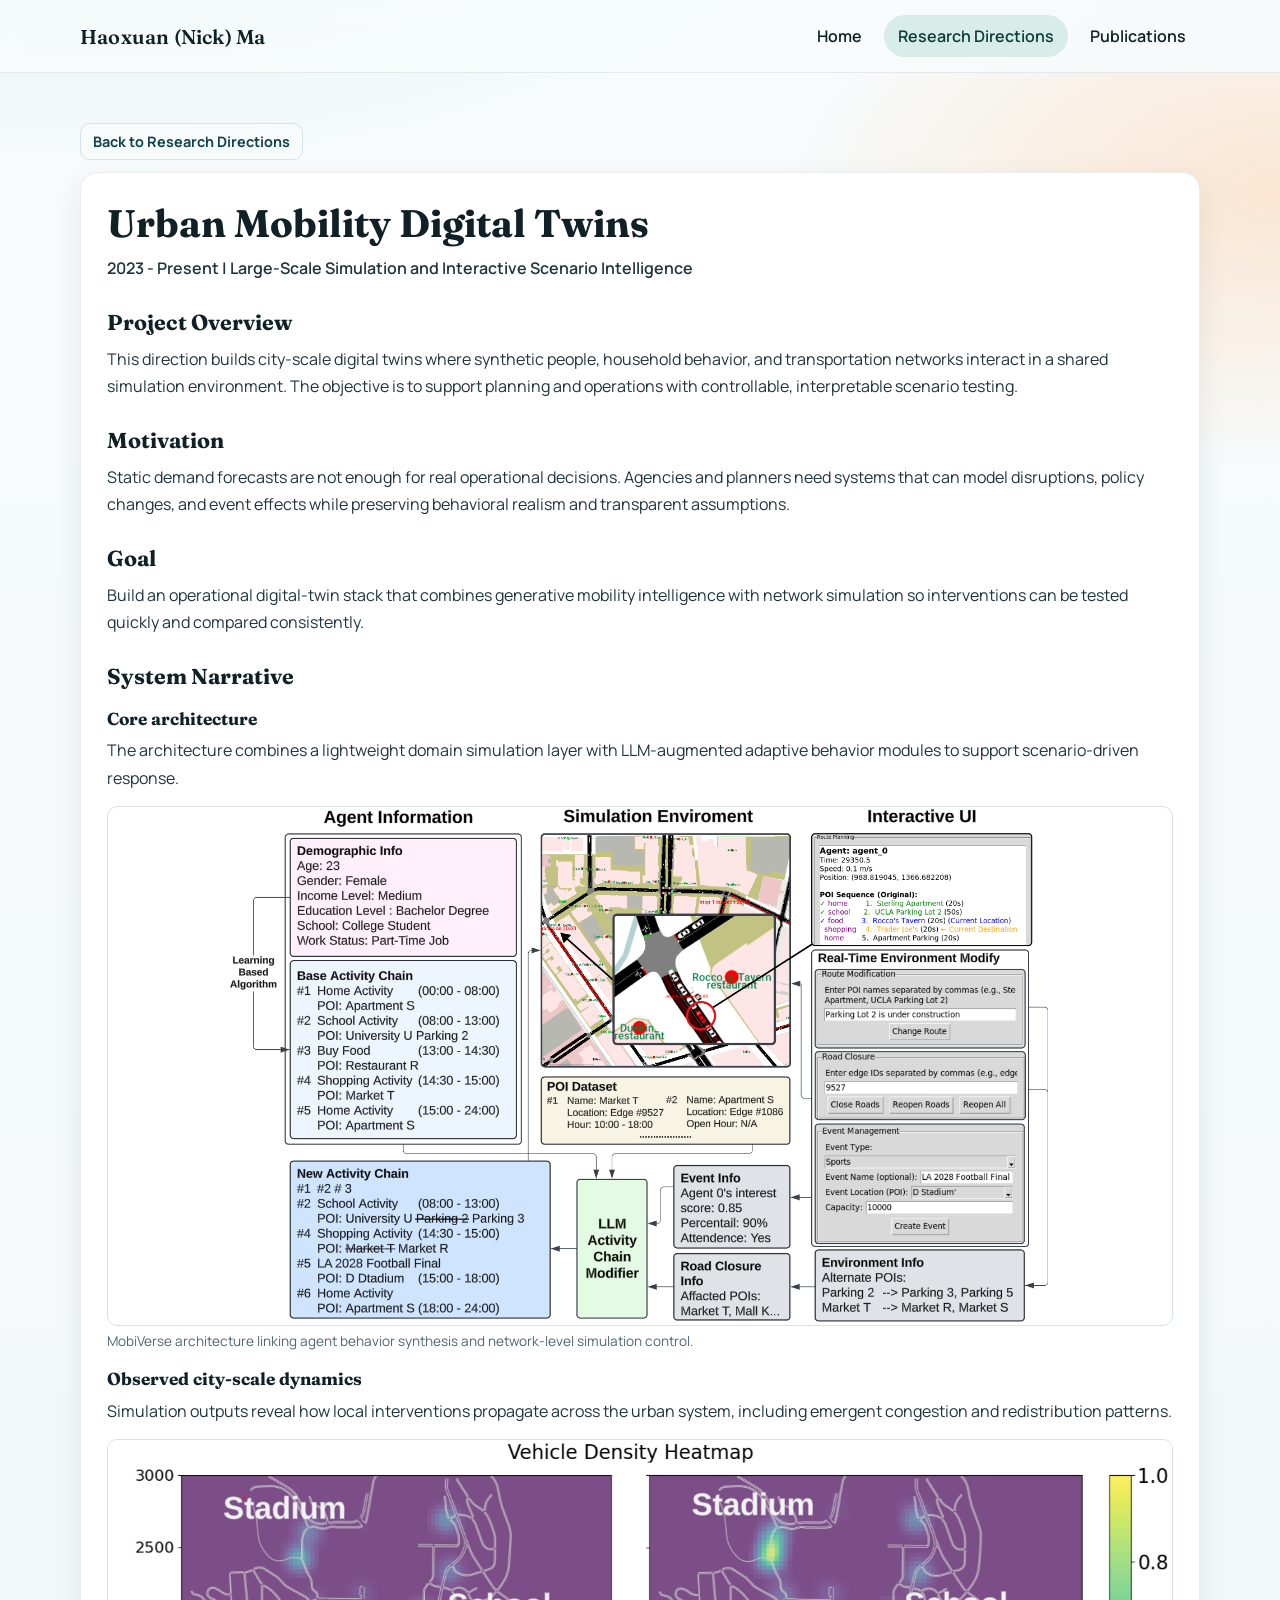
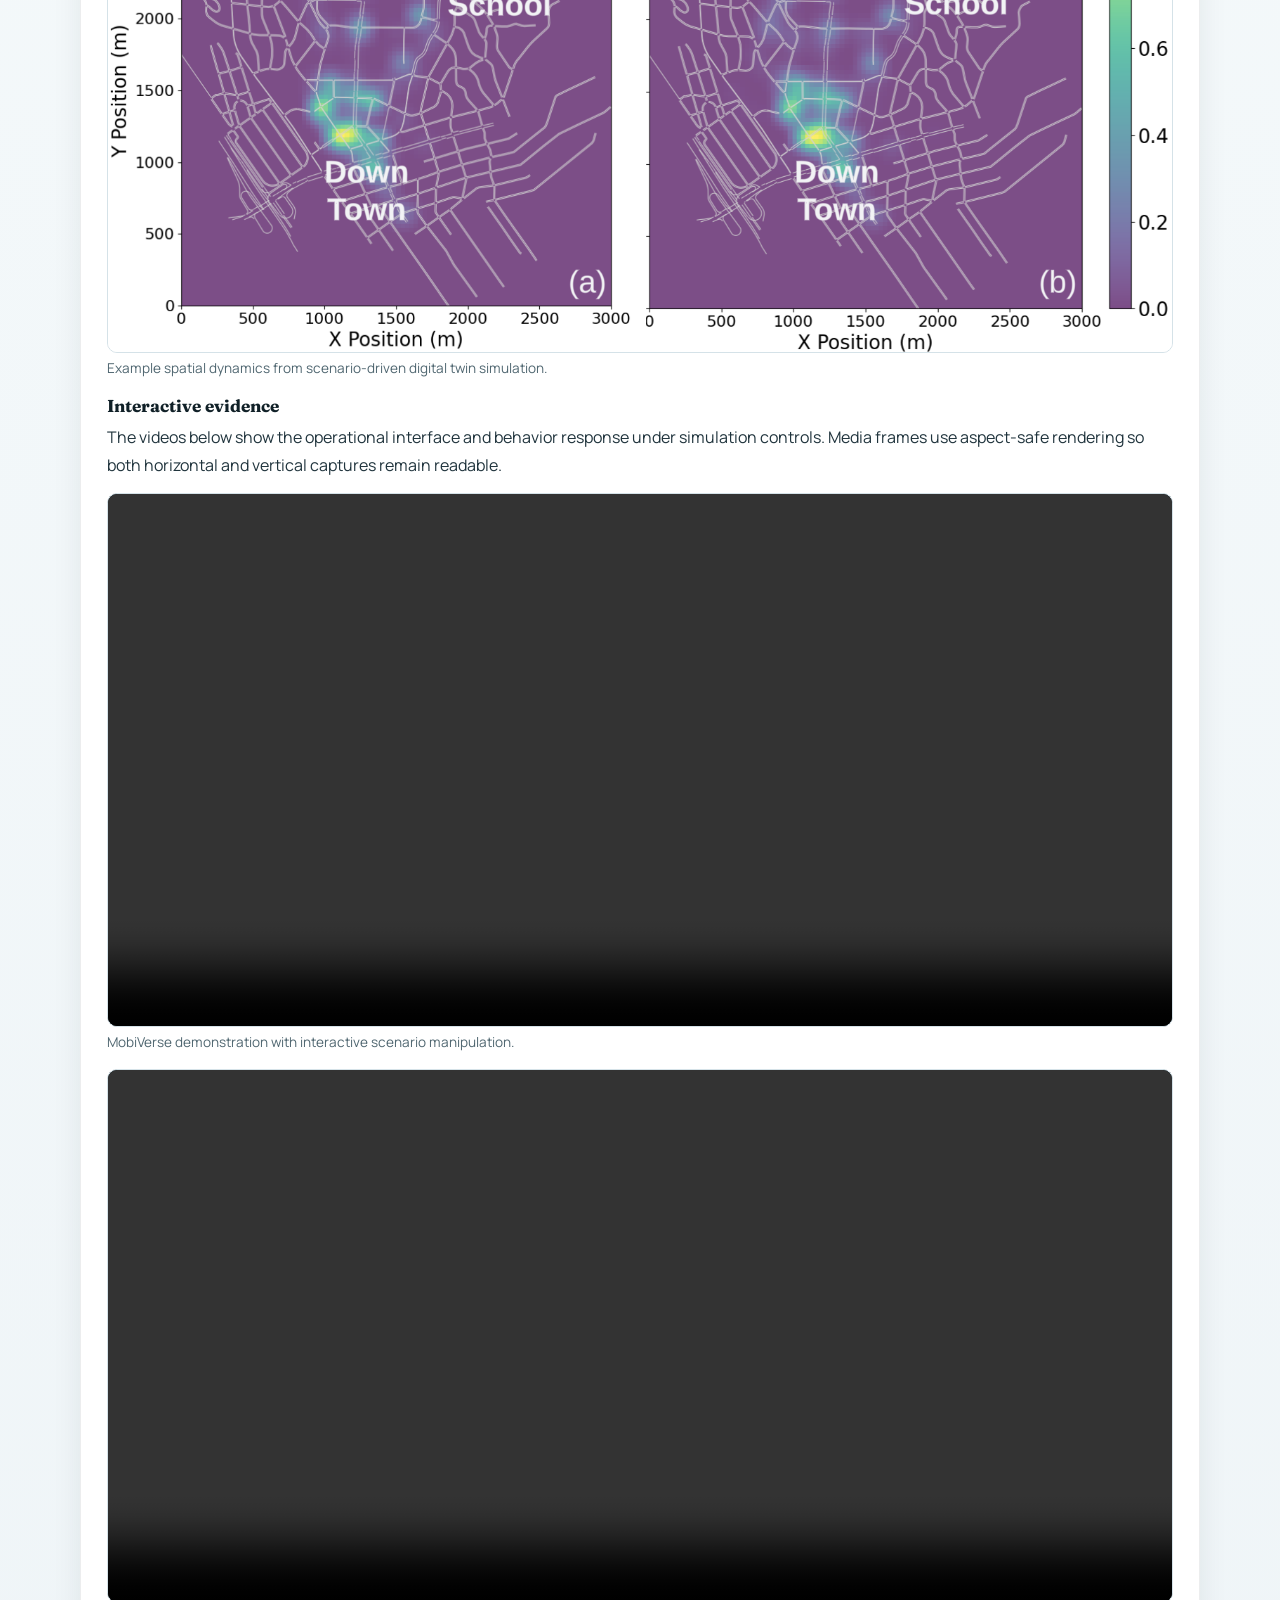
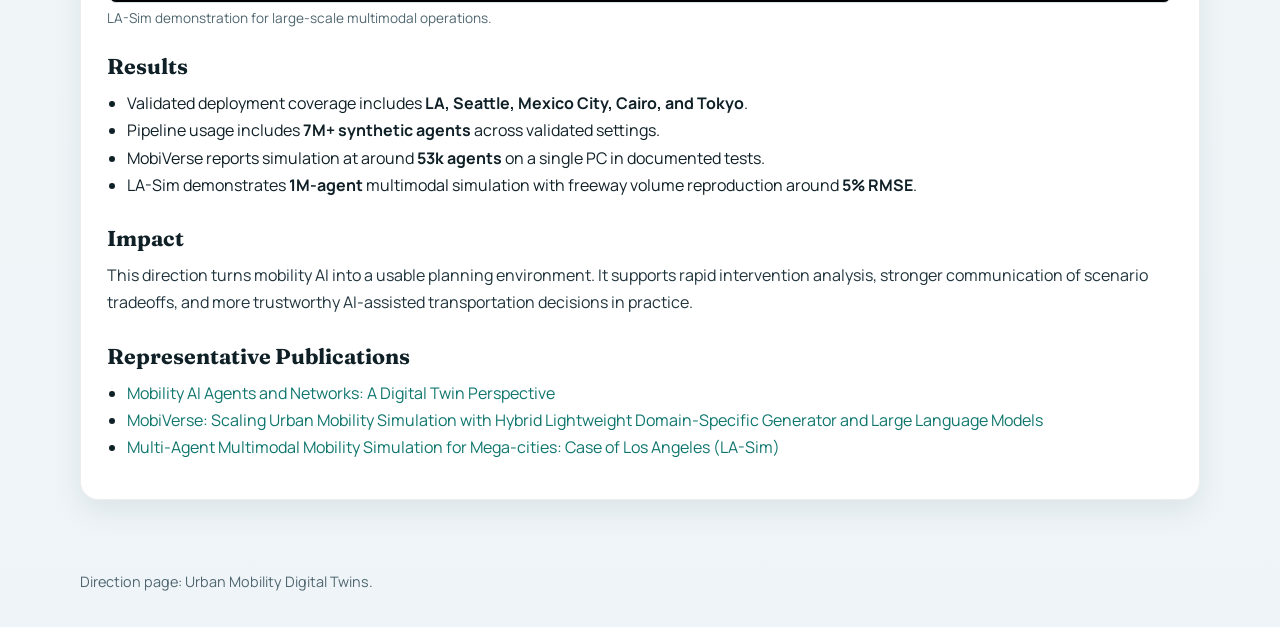
==== direction-digital-twin.html @ 3851b88c "Redesign academic website with direction pages, media, and publication assets" ====
﻿<!DOCTYPE html>
<html lang="en">
<head>
  <meta charset="UTF-8">
  <meta name="viewport" content="width=device-width, initial-scale=1.0">
  <meta name="author" content="Haoxuan Ma">
  <meta name="description" content="Urban Mobility Digital Twins direction write-up with coherent figures and videos.">
  <title>Urban Mobility Digital Twins | Haoxuan Ma</title>
  <link rel="preconnect" href="https://fonts.googleapis.com">
  <link rel="preconnect" href="https://fonts.gstatic.com" crossorigin>
  <link href="https://fonts.googleapis.com/css2?family=Fraunces:opsz,wght@9..144,500;9..144,700&family=Manrope:wght@400;600;700;800&display=swap" rel="stylesheet">
  <link rel="stylesheet" href="assets/css/style.css">
</head>
<body>
  <header class="site-header">
    <div class="nav-wrap">
      <a class="brand" href="index.html">Haoxuan (Nick) Ma</a>
      <button class="nav-toggle" aria-label="Toggle navigation" aria-expanded="false">Menu</button>
      <nav class="nav-links" aria-label="Main Navigation">
        <a href="index.html">Home</a>
        <a class="active" href="research.html">Research Directions</a>
        <a href="publications.html">Publications</a>
      </nav>
    </div>
  </header>

  <main>
    <p class="back-link"><a class="button" href="research.html">Back to Research Directions</a></p>

    <article class="markdown-page">
      <h1>Urban Mobility Digital Twins</h1>
      <p class="subtitle">2023 - Present | Large-Scale Simulation and Interactive Scenario Intelligence</p>

      <h2>Project Overview</h2>
      <p>
        This direction builds city-scale digital twins where synthetic people, household behavior, and transportation networks interact in a shared simulation environment. The objective is to support planning and operations with controllable, interpretable scenario testing.
      </p>

      <h2>Motivation</h2>
      <p>
        Static demand forecasts are not enough for real operational decisions. Agencies and planners need systems that can model disruptions, policy changes, and event effects while preserving behavioral realism and transparent assumptions.
      </p>

      <h2>Goal</h2>
      <p>
        Build an operational digital-twin stack that combines generative mobility intelligence with network simulation so interventions can be tested quickly and compared consistently.
      </p>

      <h2>System Narrative</h2>
      <h3>Core architecture</h3>
      <p>
        The architecture combines a lightweight domain simulation layer with LLM-augmented adaptive behavior modules to support scenario-driven response.
      </p>
      <figure class="doc-figure">
        <img src="assets/figures/mobiverse-flow.png" alt="MobiVerse architecture flow diagram">
        <figcaption>MobiVerse architecture linking agent behavior synthesis and network-level simulation control.</figcaption>
      </figure>

      <h3>Observed city-scale dynamics</h3>
      <p>
        Simulation outputs reveal how local interventions propagate across the urban system, including emergent congestion and redistribution patterns.
      </p>
      <figure class="doc-figure">
        <img src="assets/figures/mobiverse-heatmap.png" alt="MobiVerse simulation heatmap">
        <figcaption>Example spatial dynamics from scenario-driven digital twin simulation.</figcaption>
      </figure>

      <h3>Interactive evidence</h3>
      <p>
        The videos below show the operational interface and behavior response under simulation controls. Media frames use aspect-safe rendering so both horizontal and vertical captures remain readable.
      </p>
      <figure class="doc-figure">
        <video controls preload="metadata">
          <source src="assets/videos/mobiverse.mp4" type="video/mp4">
        </video>
        <figcaption>MobiVerse demonstration with interactive scenario manipulation.</figcaption>
      </figure>

      <figure class="doc-figure">
        <video controls preload="metadata">
          <source src="assets/videos/la-sim.mp4" type="video/mp4">
        </video>
        <figcaption>LA-Sim demonstration for large-scale multimodal operations.</figcaption>
      </figure>

      <h2>Results</h2>
      <ul>
        <li>Validated deployment coverage includes <strong>LA, Seattle, Mexico City, Cairo, and Tokyo</strong>.</li>
        <li>Pipeline usage includes <strong>7M+ synthetic agents</strong> across validated settings.</li>
        <li>MobiVerse reports simulation at around <strong>53k agents</strong> on a single PC in documented tests.</li>
        <li>LA-Sim demonstrates <strong>1M-agent</strong> multimodal simulation with freeway volume reproduction around <strong>5% RMSE</strong>.</li>
      </ul>

      <h2>Impact</h2>
      <p>
        This direction turns mobility AI into a usable planning environment. It supports rapid intervention analysis, stronger communication of scenario tradeoffs, and more trustworthy AI-assisted transportation decisions in practice.
      </p>

      <h2>Representative Publications</h2>
      <ul>
        <li><a href="assets/papers/mobility-ai-agents-networks.pdf" target="_blank" rel="noopener noreferrer">Mobility AI Agents and Networks: A Digital Twin Perspective</a></li>
        <li><a href="assets/papers/mobiverse.pdf" target="_blank" rel="noopener noreferrer">MobiVerse: Scaling Urban Mobility Simulation with Hybrid Lightweight Domain-Specific Generator and Large Language Models</a></li>
        <li><a href="assets/papers/la-sim.pdf" target="_blank" rel="noopener noreferrer">Multi-Agent Multimodal Mobility Simulation for Mega-cities: Case of Los Angeles (LA-Sim)</a></li>
      </ul>
    </article>
  </main>

  <p class="footer">Direction page: Urban Mobility Digital Twins.</p>
  <script src="assets/js/site.js"></script>
</body>
</html>
---- assets/css/style.css ----
﻿:root {
  --bg: #f3f7f9;
  --panel: #ffffff;
  --ink: #102027;
  --muted: #4f6670;
  --accent: #0f766e;
  --line: #d5e2e8;
  --shadow: 0 10px 30px rgba(15, 34, 49, 0.08);
  --radius: 18px;
}

* {
  box-sizing: border-box;
}

html {
  scroll-behavior: smooth;
}

body {
  margin: 0;
  color: var(--ink);
  font-family: "Manrope", "Avenir Next", "Segoe UI", sans-serif;
  background:
    radial-gradient(1200px 600px at 10% -5%, #d8ecea 0%, transparent 60%),
    radial-gradient(900px 500px at 100% 5%, #fbe6d2 0%, transparent 55%),
    linear-gradient(180deg, #f7fbfc 0%, #eef4f7 100%);
}

a {
  color: var(--accent);
  text-decoration: none;
}

a:hover {
  text-decoration: underline;
}

img,
video {
  max-width: 100%;
  display: block;
}

.site-header {
  position: sticky;
  top: 0;
  z-index: 20;
  background: rgba(247, 251, 252, 0.9);
  backdrop-filter: blur(10px);
  border-bottom: 1px solid rgba(16, 32, 39, 0.08);
}

.nav-wrap {
  width: min(1120px, 92vw);
  margin: 0 auto;
  display: flex;
  align-items: center;
  justify-content: space-between;
  gap: 18px;
  min-height: 72px;
}

.brand {
  font-family: "Fraunces", Georgia, serif;
  font-size: 1.25rem;
  font-weight: 600;
  letter-spacing: 0.01em;
  color: var(--ink);
}

.nav-toggle {
  border: 1px solid var(--line);
  background: var(--panel);
  border-radius: 10px;
  color: var(--ink);
  font-size: 1rem;
  padding: 8px 10px;
  display: none;
}

.nav-links {
  display: flex;
  gap: 8px;
}

.nav-links a {
  color: var(--ink);
  font-weight: 600;
  padding: 10px 14px;
  border-radius: 999px;
  transition: background-color 180ms ease, color 180ms ease;
}

.nav-links a:hover,
.nav-links a.active {
  background: #d8ecea;
  color: #083d38;
  text-decoration: none;
}

main {
  width: min(1120px, 92vw);
  margin: 0 auto;
  padding: 34px 0 72px;
}

.hero {
  display: grid;
  grid-template-columns: 280px 1fr;
  gap: 32px;
  align-items: center;
  background: var(--panel);
  border: 1px solid rgba(16, 32, 39, 0.08);
  border-radius: calc(var(--radius) + 6px);
  box-shadow: var(--shadow);
  padding: clamp(20px, 3vw, 34px);
  margin-bottom: 26px;
}

.hero-photo {
  width: 100%;
  border-radius: 16px;
  object-fit: cover;
  aspect-ratio: 4 / 5;
  border: 1px solid var(--line);
}

.hero h1,
.page-title {
  font-family: "Fraunces", Georgia, serif;
  font-size: clamp(2rem, 3.4vw, 3rem);
  line-height: 1.12;
  margin: 0 0 10px;
}

.page-title {
  font-size: clamp(1.7rem, 2.8vw, 2.4rem);
}

.subtitle {
  margin: 0 0 16px;
  font-size: 1rem;
  color: var(--muted);
  font-weight: 600;
}

.bio,
.story {
  margin: 0;
  font-size: 1.02rem;
  line-height: 1.75;
  color: #1f3139;
}

.token-row {
  display: flex;
  flex-wrap: wrap;
  gap: 10px;
  margin-top: 16px;
  visibility: visible;
  opacity: 1;
}

.token {
  display: inline-flex;
  align-items: center;
  gap: 6px;
  border: 1px solid var(--line);
  background: #f6fafb;
  color: #13434c;
  border-radius: 999px;
  font-size: 0.9rem;
  font-weight: 700;
  padding: 8px 12px;
}

.hero .token {
  display: inline-flex !important;
}

.token:hover {
  border-color: #97bdc2;
  text-decoration: none;
}

.grid {
  display: grid;
  gap: 18px;
}

.grid.two {
  grid-template-columns: repeat(2, minmax(0, 1fr));
}

.card {
  background: var(--panel);
  border: 1px solid rgba(16, 32, 39, 0.08);
  border-radius: var(--radius);
  box-shadow: var(--shadow);
  padding: 20px;
}

.card h2,
.card h3 {
  font-family: "Fraunces", Georgia, serif;
  margin: 0 0 10px;
  line-height: 1.2;
}

.card h2 {
  font-size: 1.45rem;
}

.card h3 {
  font-size: 1.18rem;
}

.metrics {
  display: flex;
  flex-wrap: wrap;
  gap: 10px;
  margin: 12px 0 0;
  padding: 0;
  list-style: none;
}

.metrics li {
  background: #eff7f7;
  border: 1px solid #c8e2df;
  color: #0f5752;
  border-radius: 999px;
  padding: 8px 12px;
  font-size: 0.9rem;
  font-weight: 700;
}

.item-list {
  margin: 0;
  padding-left: 18px;
  color: #253840;
  line-height: 1.7;
}

.item-list li + li {
  margin-top: 8px;
}

.section-head {
  display: flex;
  align-items: flex-end;
  justify-content: space-between;
  gap: 16px;
  margin-bottom: 12px;
}

.section-head h2 {
  margin: 0;
}

.venue-tag {
  display: inline-flex;
  align-items: center;
  margin-top: 10px;
  background: #fff7ed;
  border: 1px solid #f4c89f;
  color: #92400e;
  border-radius: 10px;
  padding: 6px 10px;
  font-size: 0.85rem;
  font-weight: 700;
}

.pub-card {
  display: grid;
  gap: 10px;
}

.pub-title {
  margin: 0;
  font-size: 1.08rem;
  font-family: "Fraunces", Georgia, serif;
}

.pub-authors {
  margin: 0;
  color: #243a43;
  line-height: 1.65;
}

.pub-links {
  display: flex;
  flex-wrap: wrap;
  gap: 8px;
}

.button {
  display: inline-flex;
  align-items: center;
  justify-content: center;
  border: 1px solid var(--line);
  border-radius: 10px;
  background: #f7fbfc;
  color: #11424b;
  padding: 8px 12px;
  font-size: 0.9rem;
  font-weight: 700;
}

.button:hover {
  background: #edf6f7;
  text-decoration: none;
}

.figure-grid,
.media-grid {
  display: grid;
  grid-template-columns: repeat(2, minmax(0, 1fr));
  gap: 10px;
  margin-top: 14px;
}

.figure-grid img,
.media-grid img,
.media-grid video {
  border-radius: 12px;
  border: 1px solid var(--line);
  background: #0f1f28;
}

.figure-grid img,
.media-grid img {
  aspect-ratio: 16 / 10;
  object-fit: cover;
}

.media-grid video {
  width: 100%;
  height: auto;
  max-height: 540px;
  object-fit: contain;
}

.figure-grid figure,
.media-grid figure {
  margin: 0;
}

.figure-grid figcaption,
.media-grid figcaption {
  margin-top: 6px;
  font-size: 0.83rem;
  color: var(--muted);
}

.project-grid {
  display: grid;
  grid-template-columns: repeat(3, minmax(0, 1fr));
  gap: 14px;
}

.project-card {
  display: grid;
  gap: 8px;
  padding: 16px;
  border: 1px solid #cfe1e7;
  border-radius: 14px;
  background: #f7fbfc;
  color: #142a32;
  transition: transform 180ms ease, box-shadow 180ms ease, border-color 180ms ease;
}

.project-card:hover {
  text-decoration: none;
  transform: translateY(-2px);
  border-color: #9fc4cc;
  box-shadow: 0 10px 20px rgba(20, 42, 50, 0.12);
}

.project-card h3 {
  margin: 0;
  font-size: 1.05rem;
  font-family: "Fraunces", Georgia, serif;
}

.direction-overview {
  display: grid;
  gap: 14px;
}

.direction-card-link {
  display: block;
  color: inherit;
}

.direction-card-link:hover {
  text-decoration: none;
}

.direction-card {
  border: 1px solid #cfe1e7;
  border-radius: 14px;
  background: #f7fbfc;
  padding: 18px;
  transition: transform 180ms ease, box-shadow 180ms ease, border-color 180ms ease;
}

.direction-card-link:hover .direction-card {
  transform: translateY(-2px);
  border-color: #9fc4cc;
  box-shadow: 0 10px 20px rgba(20, 42, 50, 0.12);
}

.direction-card h2 {
  margin: 0 0 8px;
}

.direction-snapshot {
  width: auto;
  max-width: 100%;
  height: auto;
  border-radius: 10px;
  border: 1px solid var(--line);
  object-fit: initial;
  background: transparent;
  margin-bottom: 12px;
}

.snapshot-foundation {
  max-width: 740px;
}

.snapshot-digital {
  max-width: 680px;
}

.snapshot-policy {
  max-width: 520px;
}

.writeup-section + .writeup-section {
  margin-top: 16px;
}

.writeup-section h2 {
  margin: 0 0 8px;
}

.writeup-grid {
  display: grid;
  grid-template-columns: repeat(2, minmax(0, 1fr));
  gap: 12px;
}

.impact-box {
  border: 1px solid #cfe1e7;
  border-radius: 12px;
  background: #f7fbfc;
  padding: 14px;
}

.markdown-page {
  background: var(--panel);
  border: 1px solid rgba(16, 32, 39, 0.08);
  border-radius: var(--radius);
  box-shadow: var(--shadow);
  padding: 26px;
}

.markdown-page h1,
.markdown-page h2,
.markdown-page h3 {
  font-family: "Fraunces", Georgia, serif;
  line-height: 1.25;
}

.markdown-page h1 {
  margin: 0 0 8px;
  font-size: clamp(1.9rem, 3vw, 2.5rem);
}

.markdown-page h2 {
  margin: 26px 0 10px;
  font-size: 1.35rem;
}

.markdown-page h3 {
  margin: 18px 0 8px;
  font-size: 1.08rem;
}

.markdown-page p {
  margin: 0 0 12px;
  line-height: 1.72;
  color: #20343d;
}

.markdown-page ul {
  margin: 0 0 12px;
  padding-left: 20px;
  line-height: 1.7;
}

.doc-figure {
  margin: 14px 0 18px;
}

.doc-figure img,
.doc-figure video {
  width: 100%;
  border-radius: 10px;
  border: 1px solid var(--line);
}

.doc-figure img {
  max-height: 520px;
  object-fit: contain;
  background: #ffffff;
}

.doc-figure video {
  height: auto;
  max-height: 540px;
  object-fit: contain;
  background: #0f1f28;
}

.figure-transparent {
  background: #ffffff !important;
  border: 1px solid #d6e1e7 !important;
}

.doc-figure figcaption {
  margin-top: 6px;
  color: var(--muted);
  font-size: 0.85rem;
}

.project-meta {
  display: inline-block;
  width: fit-content;
  font-size: 0.74rem;
  font-weight: 800;
  text-transform: uppercase;
  letter-spacing: 0.03em;
  padding: 4px 8px;
  border-radius: 999px;
  color: #0f4f49;
  background: #d8ecea;
}

.project-desc {
  margin: 0;
  font-size: 0.93rem;
  line-height: 1.55;
  color: #29414a;
}

.detail-section + .detail-section {
  margin-top: 18px;
}

.back-link {
  margin-bottom: 12px;
}

.footer {
  width: min(1120px, 92vw);
  margin: 0 auto 36px;
  color: var(--muted);
  font-size: 0.9rem;
}

@media (max-width: 1080px) {
  .project-grid {
    grid-template-columns: repeat(2, minmax(0, 1fr));
  }
}

@media (max-width: 980px) {
  .hero {
    grid-template-columns: 1fr;
  }

  .hero-photo {
    max-width: 300px;
  }

  .grid.two {
    grid-template-columns: 1fr;
  }
}

@media (max-width: 760px) {
  .nav-toggle {
    display: inline-flex;
  }

  .nav-links {
    position: absolute;
    top: 72px;
    left: 4vw;
    right: 4vw;
    display: none;
    flex-direction: column;
    background: var(--panel);
    border: 1px solid var(--line);
    border-radius: 14px;
    padding: 8px;
    box-shadow: var(--shadow);
  }

  .nav-links.open {
    display: flex;
  }

  .figure-grid,
  .media-grid,
  .project-grid,
  .writeup-grid {
    grid-template-columns: 1fr;
  }
}
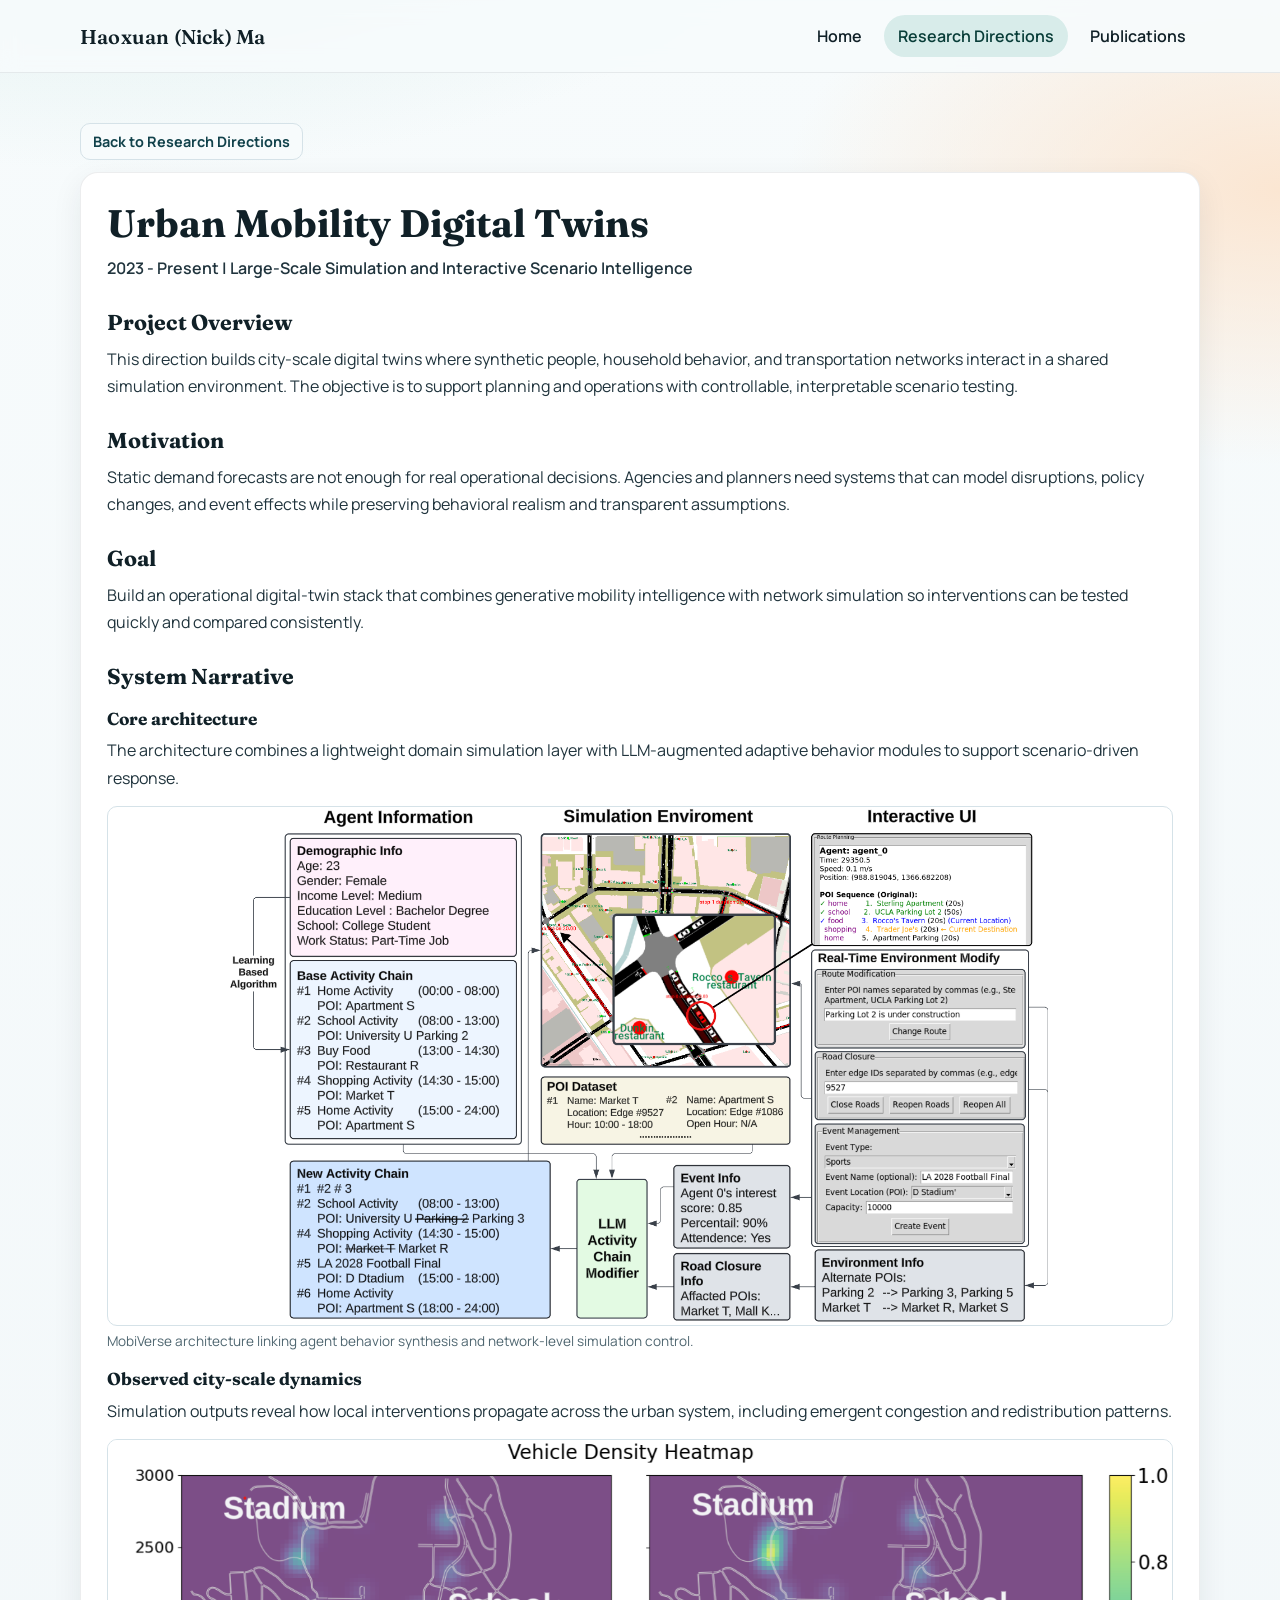
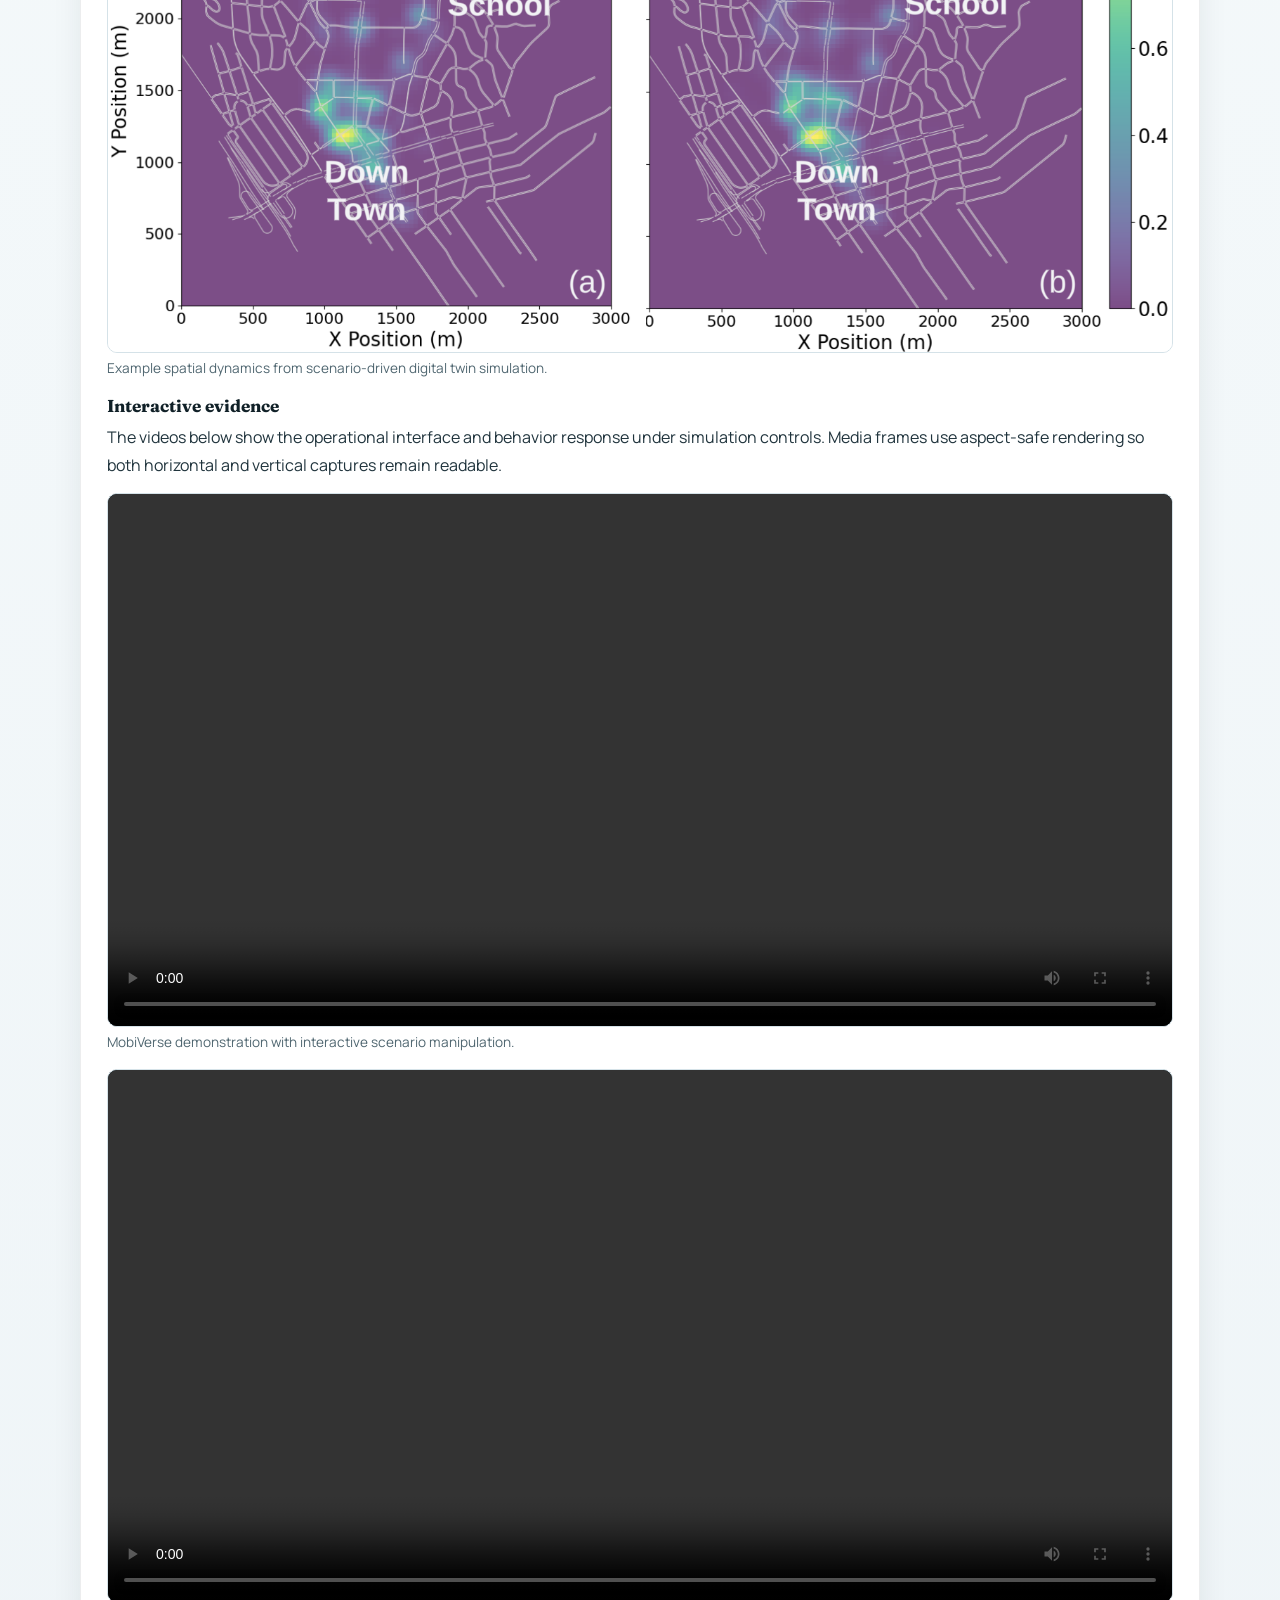
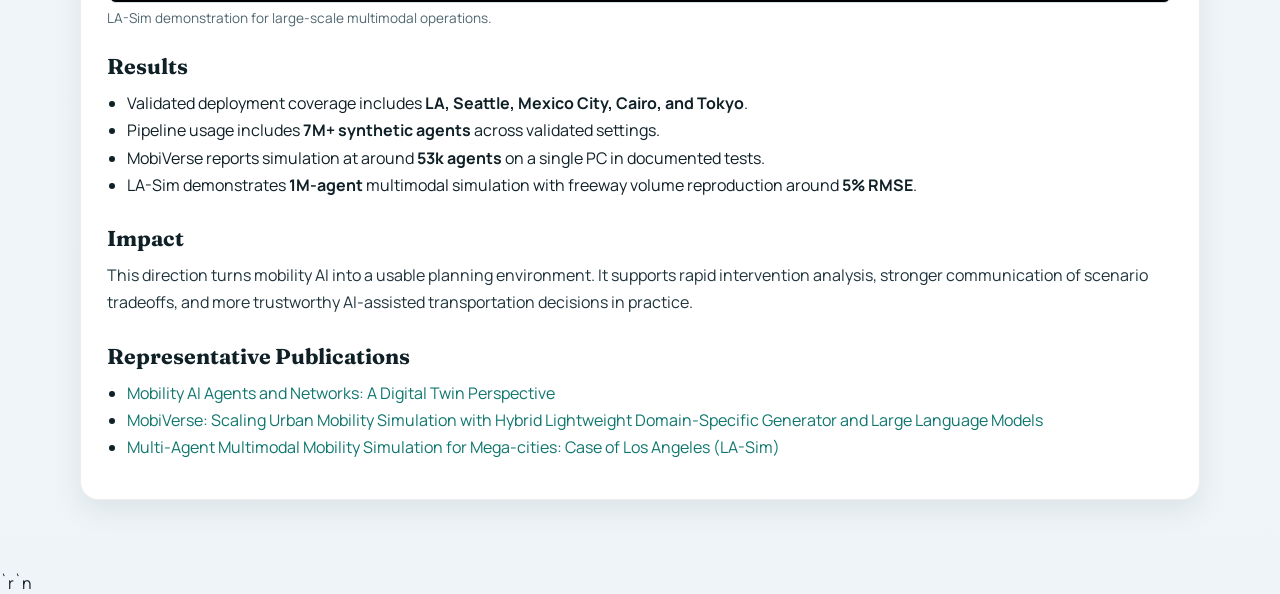
==== commit 6483293d: "Remove footer tagline from all pages" ====
--- a/direction-digital-twin.html
+++ b/direction-digital-twin.html
@@ -103,9 +103,7 @@
         <li><a href="assets/papers/la-sim.pdf" target="_blank" rel="noopener noreferrer">Multi-Agent Multimodal Mobility Simulation for Mega-cities: Case of Los Angeles (LA-Sim)</a></li>
       </ul>
     </article>
-  </main>
-
-  <p class="footer">Direction page: Urban Mobility Digital Twins.</p>
-  <script src="assets/js/site.js"></script>
+  </main>`r`n  <script src="assets/js/site.js"></script>
 </body>
 </html>
+
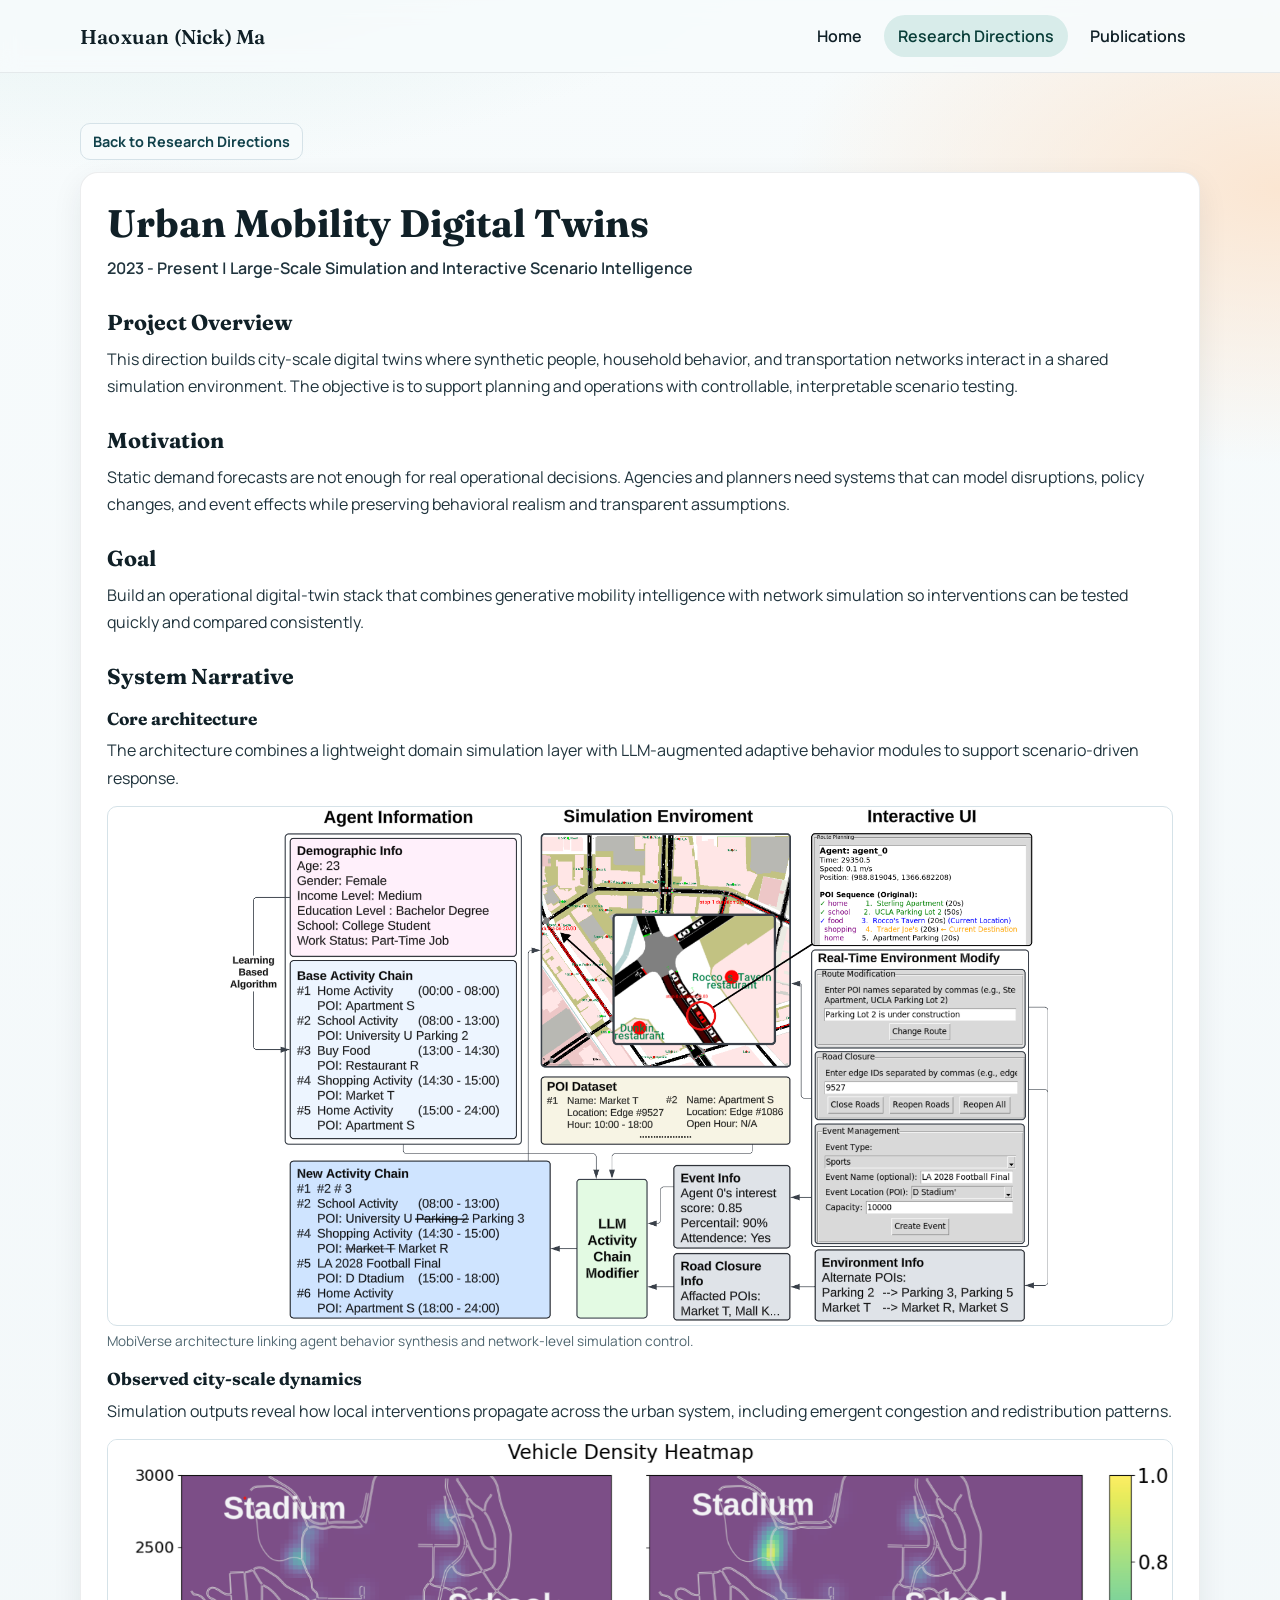
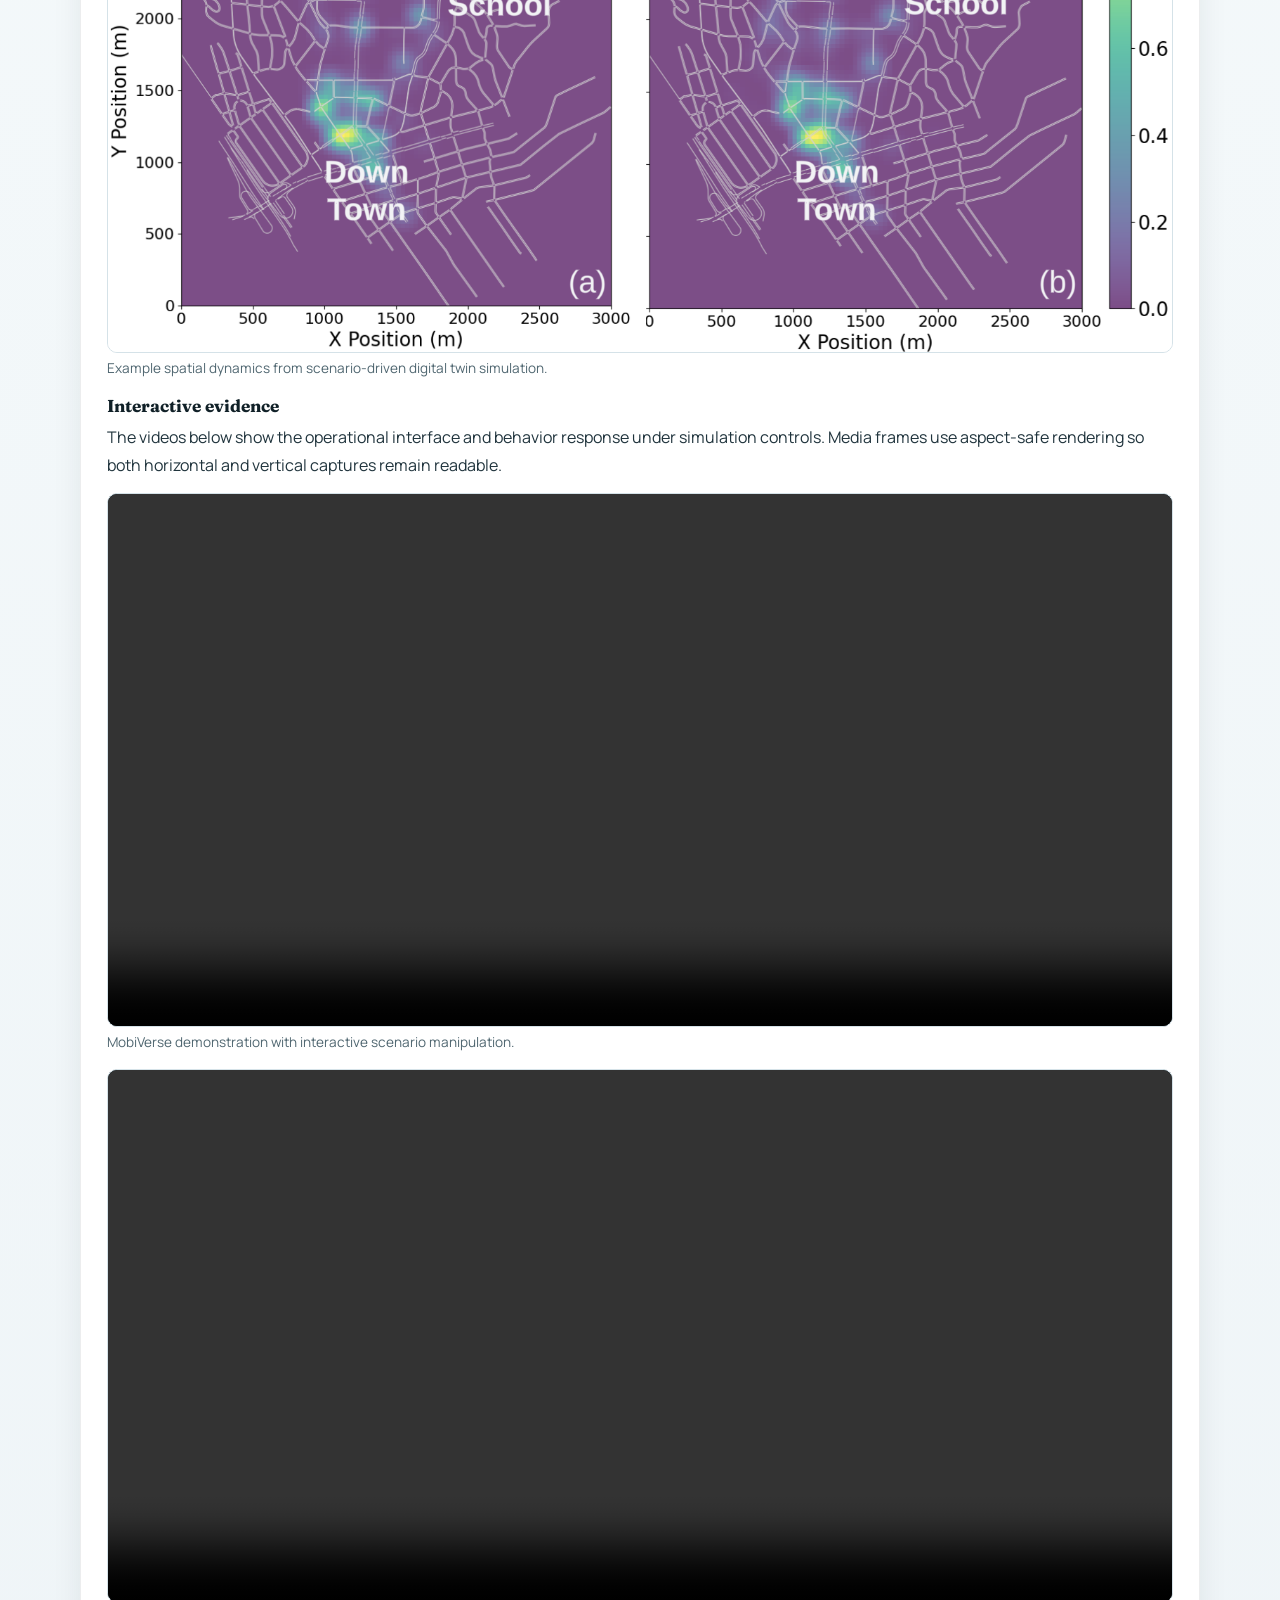
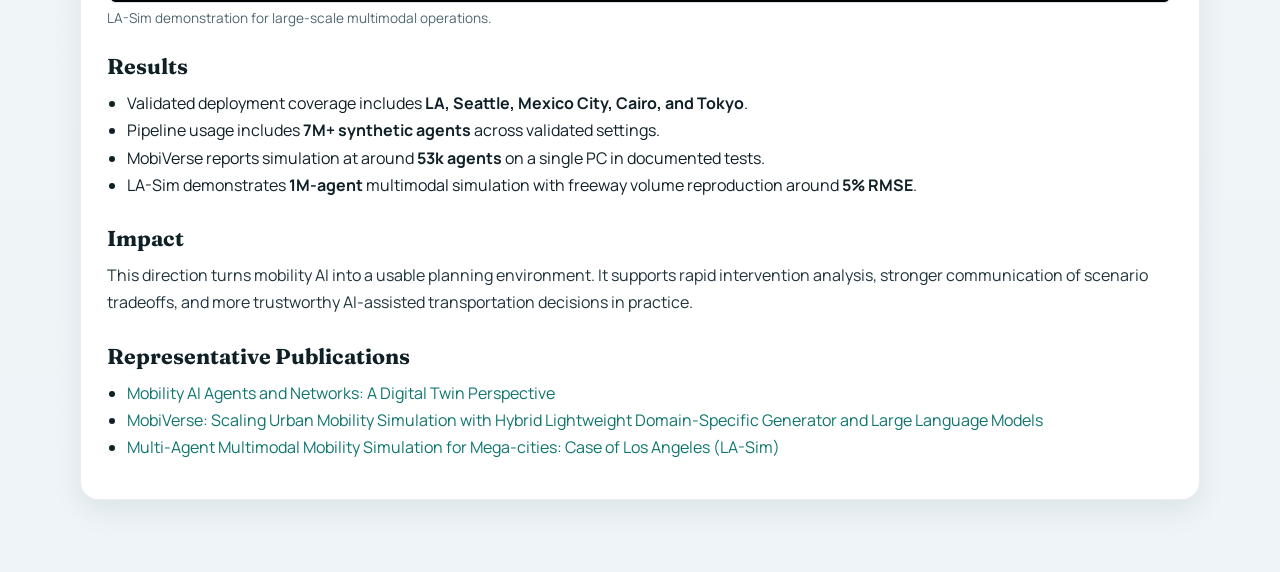
==== commit c46584a2: "Fix subpage footer cleanup and HTML line break artifacts" ====
--- a/direction-digital-twin.html
+++ b/direction-digital-twin.html
@@ -103,7 +103,9 @@
         <li><a href="assets/papers/la-sim.pdf" target="_blank" rel="noopener noreferrer">Multi-Agent Multimodal Mobility Simulation for Mega-cities: Case of Los Angeles (LA-Sim)</a></li>
       </ul>
     </article>
-  </main>`r`n  <script src="assets/js/site.js"></script>
+  </main>
+  <script src="assets/js/site.js"></script>
 </body>
 </html>
 
+
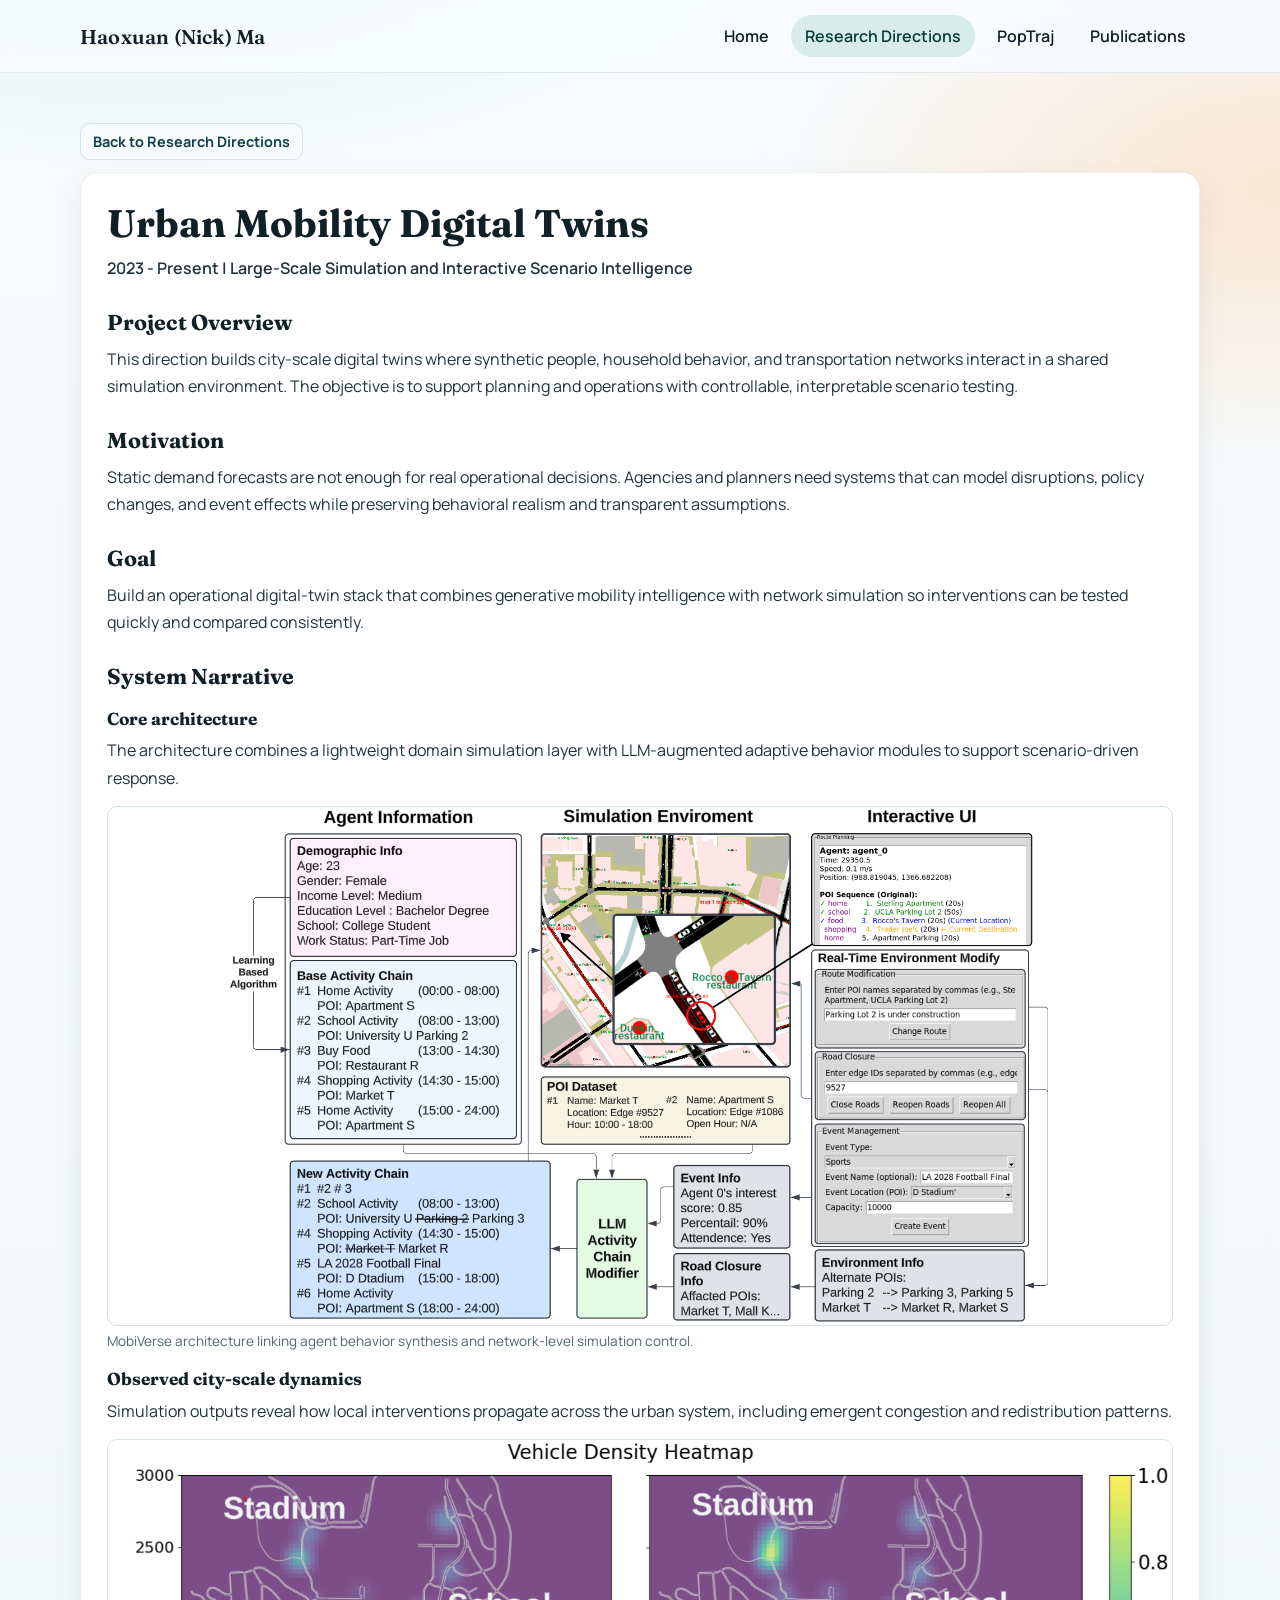
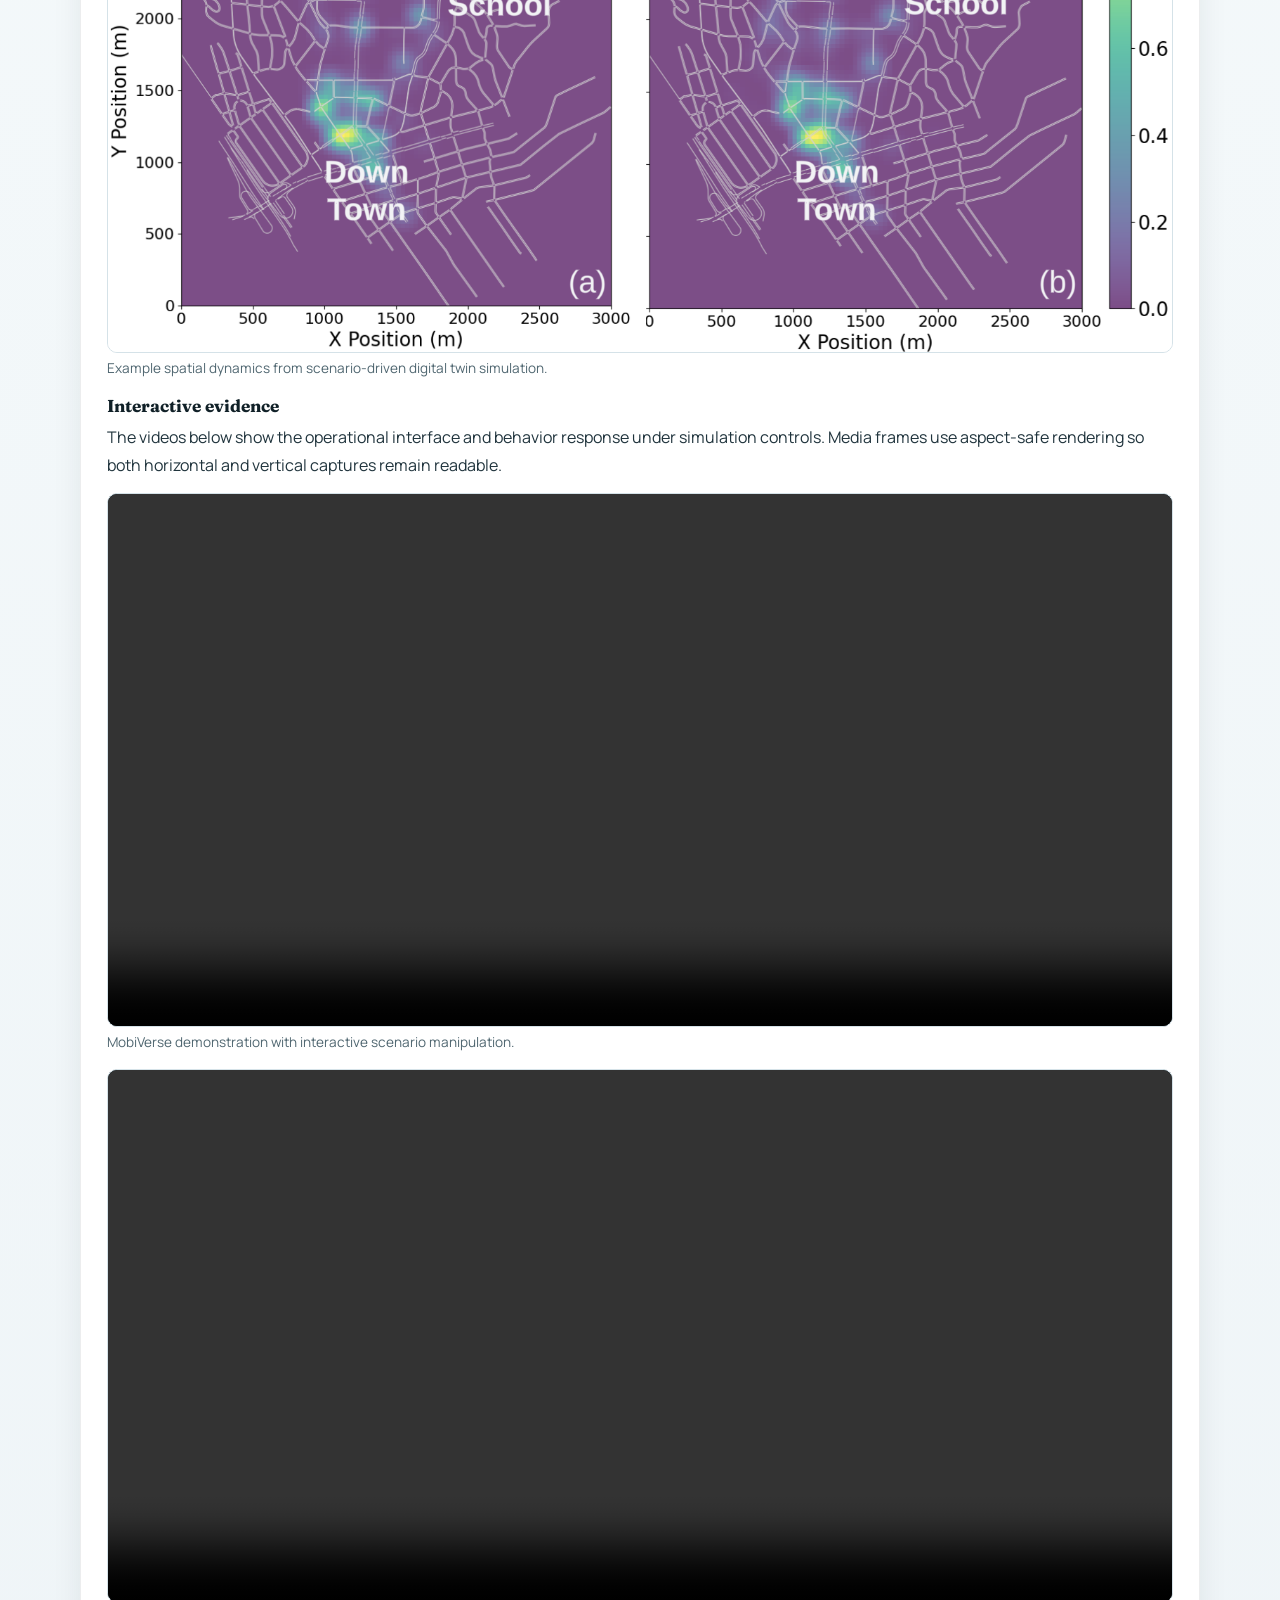
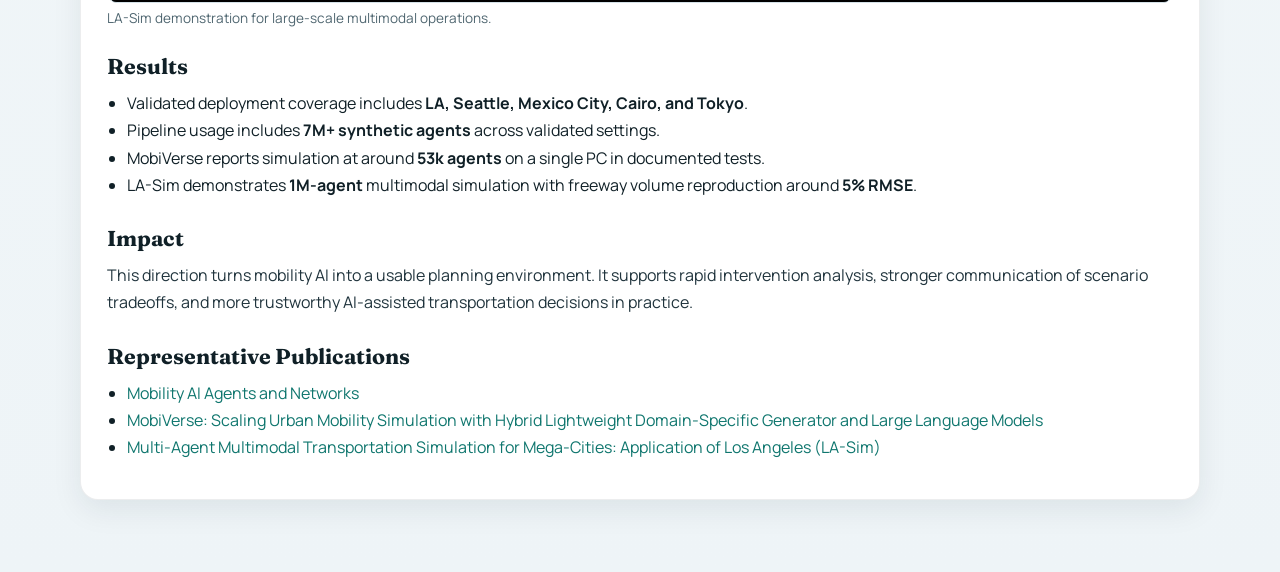
==== commit 62c63bb8: "Add PopTraj project page, update publications, CV and TRC video - New PopTraj project tab with frame" ====
--- a/direction-digital-twin.html
+++ b/direction-digital-twin.html
@@ -19,6 +19,7 @@
       <nav class="nav-links" aria-label="Main Navigation">
         <a href="index.html">Home</a>
         <a class="active" href="research.html">Research Directions</a>
+        <a href="poptraj.html">PopTraj</a>
         <a href="publications.html">Publications</a>
       </nav>
     </div>
@@ -98,9 +99,9 @@
 
       <h2>Representative Publications</h2>
       <ul>
-        <li><a href="assets/papers/mobility-ai-agents-networks.pdf" target="_blank" rel="noopener noreferrer">Mobility AI Agents and Networks: A Digital Twin Perspective</a></li>
+        <li><a href="assets/papers/mobility-ai-agents-networks.pdf" target="_blank" rel="noopener noreferrer">Mobility AI Agents and Networks</a></li>
         <li><a href="assets/papers/mobiverse.pdf" target="_blank" rel="noopener noreferrer">MobiVerse: Scaling Urban Mobility Simulation with Hybrid Lightweight Domain-Specific Generator and Large Language Models</a></li>
-        <li><a href="assets/papers/la-sim.pdf" target="_blank" rel="noopener noreferrer">Multi-Agent Multimodal Mobility Simulation for Mega-cities: Case of Los Angeles (LA-Sim)</a></li>
+        <li><a href="assets/papers/la-sim.pdf" target="_blank" rel="noopener noreferrer">Multi-Agent Multimodal Transportation Simulation for Mega-Cities: Application of Los Angeles (LA-Sim)</a></li>
       </ul>
     </article>
   </main>
--- a/assets/css/style.css
+++ b/assets/css/style.css
@@ -564,6 +564,275 @@
   margin-bottom: 12px;
 }
 
+/* Publications page */
+.pub-section-title {
+  font-family: "Fraunces", Georgia, serif;
+  font-size: 1.35rem;
+  margin: 30px 0 12px;
+  padding-left: 4px;
+  color: var(--ink);
+}
+
+.venue-tag.venue-review {
+  background: #eef4ff;
+  border-color: #b9cdf3;
+  color: #1e3a8a;
+}
+
+.tag-row {
+  display: flex;
+  flex-wrap: wrap;
+  gap: 8px;
+  align-items: center;
+}
+
+.tag-row .venue-tag {
+  margin-top: 0;
+}
+
+.award-tag {
+  display: inline-flex;
+  align-items: center;
+  background: #fef3c7;
+  border: 1px solid #f2c94c;
+  color: #78350f;
+  border-radius: 10px;
+  padding: 6px 10px;
+  font-size: 0.85rem;
+  font-weight: 800;
+}
+
+.pub-featured {
+  border-left: 4px solid var(--accent);
+}
+
+.button-primary {
+  background: var(--accent);
+  border-color: var(--accent);
+  color: #ffffff;
+}
+
+.button-primary:hover {
+  background: #0b5f58;
+  color: #ffffff;
+}
+
+/* PopTraj project page */
+.project-hero {
+  background: var(--panel);
+  border: 1px solid rgba(16, 32, 39, 0.08);
+  border-radius: calc(var(--radius) + 6px);
+  box-shadow: var(--shadow);
+  padding: clamp(22px, 3.4vw, 40px);
+}
+
+.project-hero .project-meta {
+  margin-bottom: 14px;
+}
+
+.project-name {
+  font-family: "Fraunces", Georgia, serif;
+  font-size: clamp(2.4rem, 5vw, 3.6rem);
+  line-height: 1.05;
+  margin: 0 0 10px;
+  color: var(--accent);
+}
+
+.project-fulltitle {
+  font-family: "Fraunces", Georgia, serif;
+  font-size: clamp(1.15rem, 2vw, 1.45rem);
+  line-height: 1.35;
+  margin: 0 0 16px;
+  color: var(--ink);
+  max-width: 900px;
+}
+
+.project-authors {
+  margin: 0 0 4px;
+  line-height: 1.7;
+  color: #243a43;
+}
+
+.project-affil {
+  margin: 0 0 18px;
+  font-size: 0.9rem;
+  color: var(--muted);
+}
+
+.project-hero .pub-links .button {
+  padding: 10px 16px;
+}
+
+.tldr {
+  margin: 0;
+  font-size: 1.05rem;
+  line-height: 1.75;
+  color: #1f3139;
+}
+
+.stat-grid {
+  display: grid;
+  grid-template-columns: repeat(4, minmax(0, 1fr));
+  gap: 12px;
+  margin-top: 18px;
+}
+
+.stat-tile {
+  border: 1px solid #cfe1e7;
+  border-radius: 14px;
+  background: #f7fbfc;
+  padding: 16px;
+}
+
+.stat-value {
+  display: block;
+  font-family: "Fraunces", Georgia, serif;
+  font-size: clamp(1.6rem, 2.6vw, 2.1rem);
+  line-height: 1.1;
+  color: var(--ink);
+  margin-bottom: 6px;
+}
+
+.stat-label {
+  display: block;
+  font-size: 0.88rem;
+  line-height: 1.5;
+  color: var(--muted);
+}
+
+.level-grid {
+  display: grid;
+  grid-template-columns: repeat(3, minmax(0, 1fr));
+  gap: 14px;
+  margin-top: 6px;
+}
+
+.level-card {
+  border: 1px solid #cfe1e7;
+  border-radius: 14px;
+  background: #f7fbfc;
+  padding: 16px;
+}
+
+.level-card .level-tag {
+  display: inline-block;
+  font-size: 0.74rem;
+  font-weight: 800;
+  text-transform: uppercase;
+  letter-spacing: 0.04em;
+  color: var(--accent);
+  margin-bottom: 6px;
+}
+
+.level-card h3 {
+  margin: 0 0 8px;
+  font-family: "Fraunces", Georgia, serif;
+  font-size: 1.08rem;
+}
+
+.level-card p {
+  margin: 0;
+  font-size: 0.94rem;
+  line-height: 1.6;
+  color: #29414a;
+}
+
+.split {
+  display: grid;
+  grid-template-columns: minmax(0, 1fr) minmax(0, 1fr);
+  gap: 24px;
+  align-items: center;
+}
+
+.bar-chart {
+  display: grid;
+  gap: 6px;
+  margin: 8px 0 4px;
+}
+
+.bar-row {
+  display: grid;
+  grid-template-columns: 150px minmax(0, 1fr) 56px;
+  gap: 10px;
+  align-items: center;
+  padding: 3px 4px;
+  border-radius: 6px;
+}
+
+.bar-row:hover {
+  background: #eef5f6;
+}
+
+.bar-name {
+  font-size: 0.88rem;
+  color: #29414a;
+  text-align: right;
+}
+
+.bar-track {
+  height: 14px;
+}
+
+.bar-fill {
+  display: block;
+  height: 100%;
+  border-radius: 0 4px 4px 0;
+  background: #b7c8ce;
+}
+
+.bar-value {
+  font-size: 0.86rem;
+  font-variant-numeric: tabular-nums;
+  color: var(--muted);
+}
+
+.bar-row.is-ours .bar-name,
+.bar-row.is-ours .bar-value {
+  color: var(--ink);
+  font-weight: 800;
+}
+
+.bar-row.is-ours .bar-fill {
+  background: var(--accent);
+}
+
+.chart-note {
+  margin: 6px 0 0;
+  font-size: 0.85rem;
+  color: var(--muted);
+}
+
+.bibtex {
+  position: relative;
+  margin: 0;
+  background: #0f1f28;
+  color: #dbe9ee;
+  border-radius: 12px;
+  padding: 18px;
+  font-size: 0.85rem;
+  line-height: 1.6;
+  overflow-x: auto;
+}
+
+.copy-button {
+  position: absolute;
+  top: 10px;
+  right: 10px;
+  border: 1px solid #36505b;
+  background: #18303b;
+  color: #dbe9ee;
+  border-radius: 8px;
+  padding: 5px 10px;
+  font: inherit;
+  font-size: 0.8rem;
+  font-weight: 700;
+  cursor: pointer;
+}
+
+.copy-button:hover {
+  background: #21404d;
+}
+
 .footer {
   width: min(1120px, 92vw);
   margin: 0 auto 36px;
@@ -587,6 +856,15 @@
   }
 
   .grid.two {
+    grid-template-columns: 1fr;
+  }
+
+  .stat-grid {
+    grid-template-columns: repeat(2, minmax(0, 1fr));
+  }
+
+  .level-grid,
+  .split {
     grid-template-columns: 1fr;
   }
 }
@@ -620,4 +898,8 @@
   .writeup-grid {
     grid-template-columns: 1fr;
   }
-}
+
+  .bar-row {
+    grid-template-columns: 110px minmax(0, 1fr) 50px;
+  }
+}
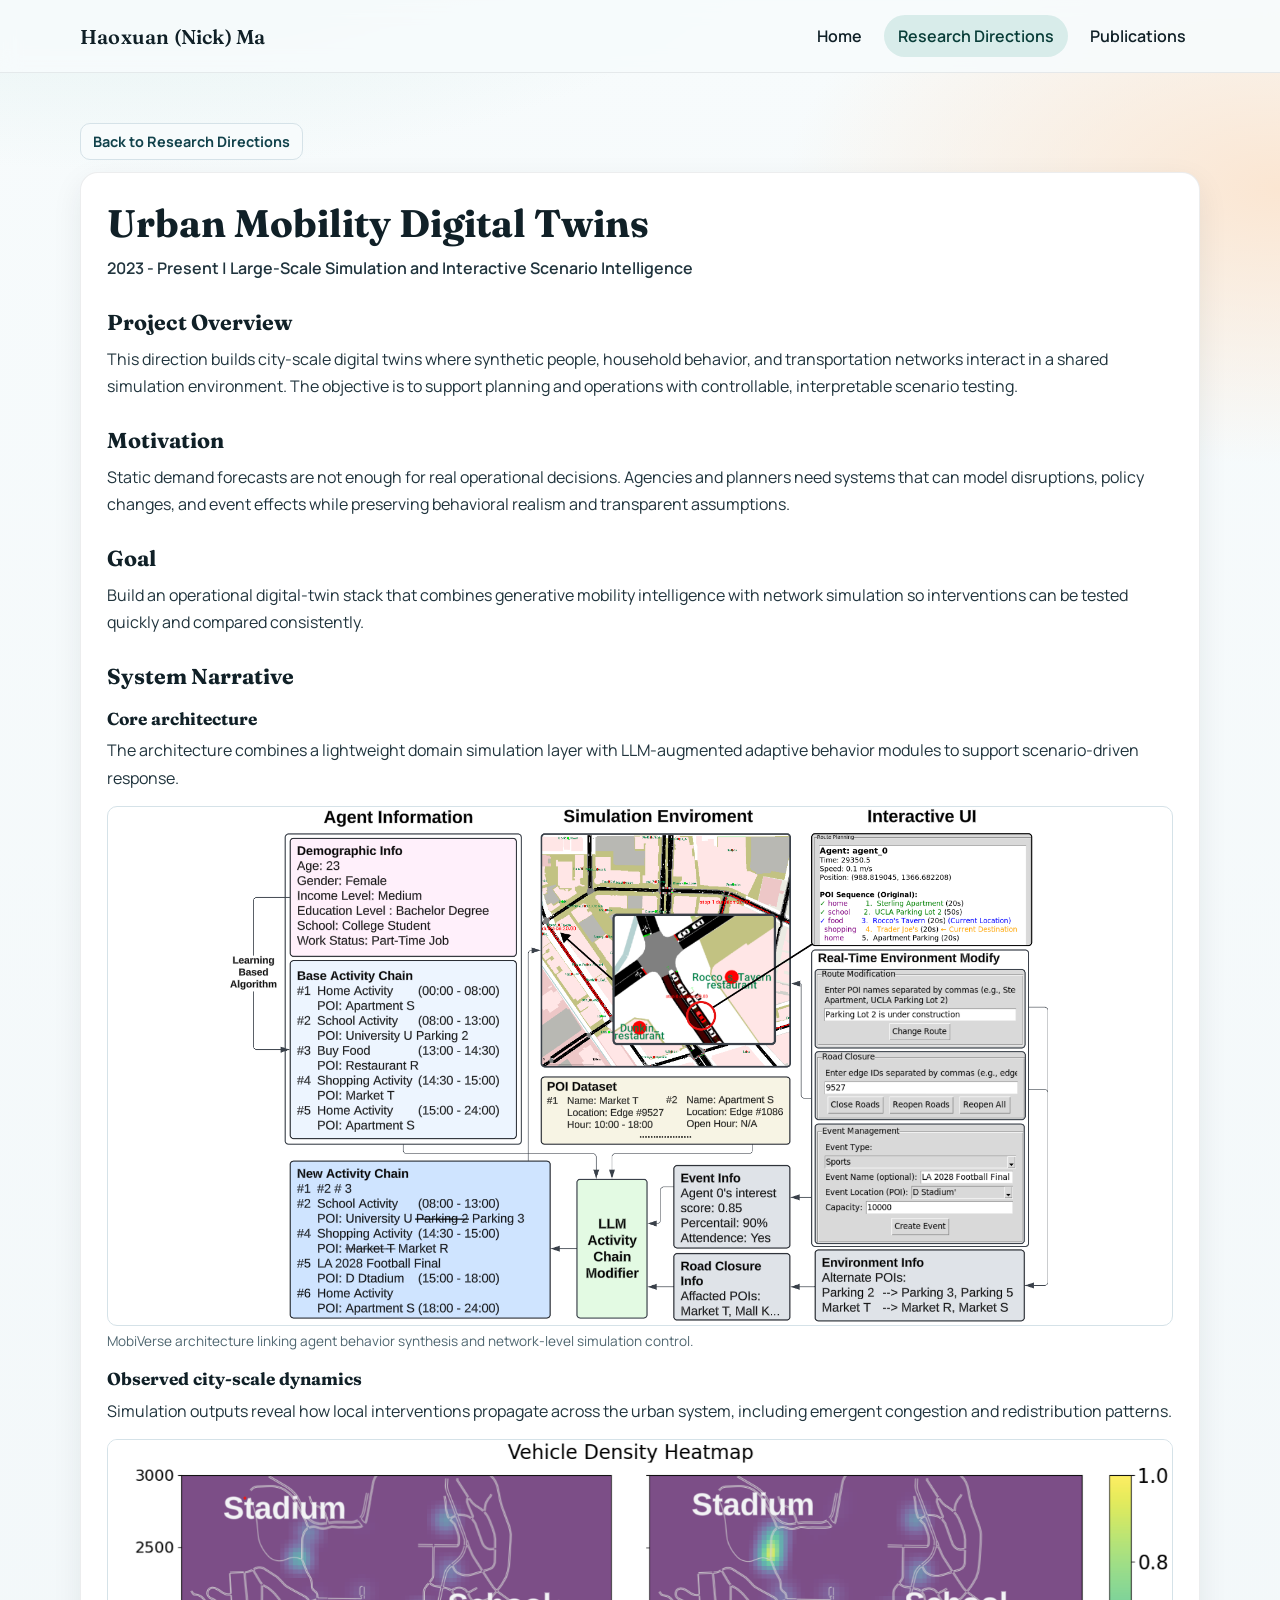
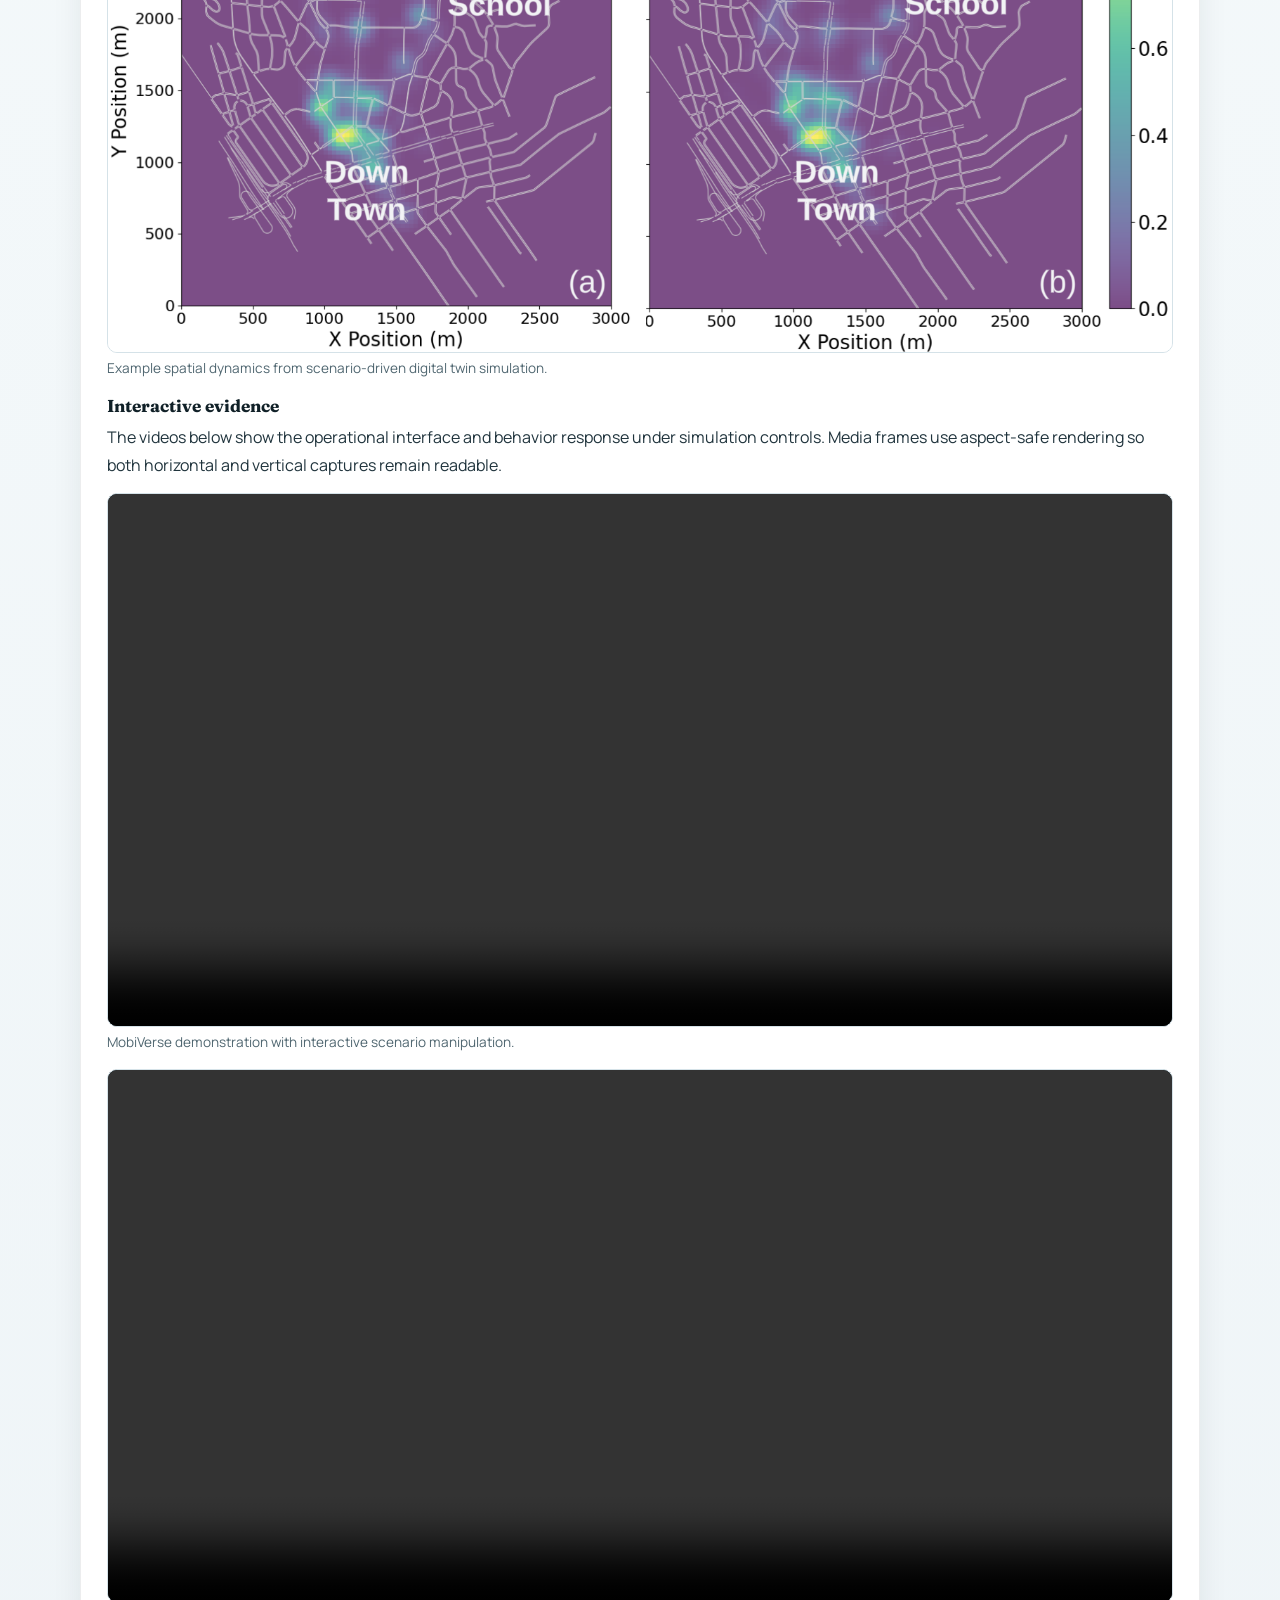
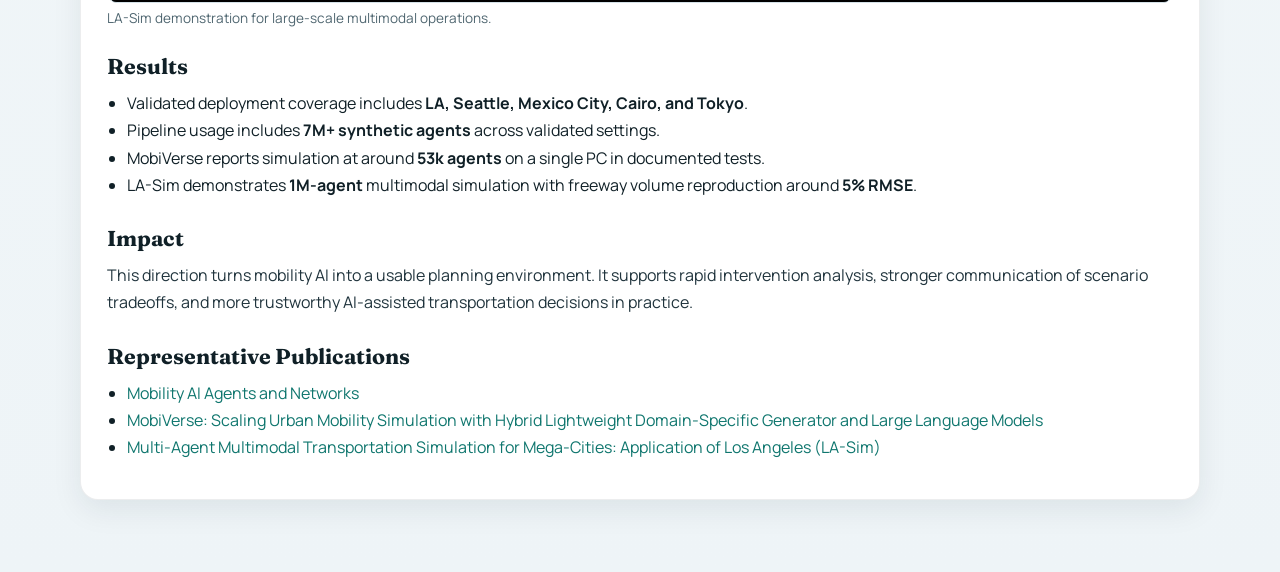
==== commit a5a51af8: "Move PopTraj out of top nav into Research Directions PopTraj is a single project, so drop it from th" ====
--- a/direction-digital-twin.html
+++ b/direction-digital-twin.html
@@ -19,7 +19,6 @@
       <nav class="nav-links" aria-label="Main Navigation">
         <a href="index.html">Home</a>
         <a class="active" href="research.html">Research Directions</a>
-        <a href="poptraj.html">PopTraj</a>
         <a href="publications.html">Publications</a>
       </nav>
     </div>
